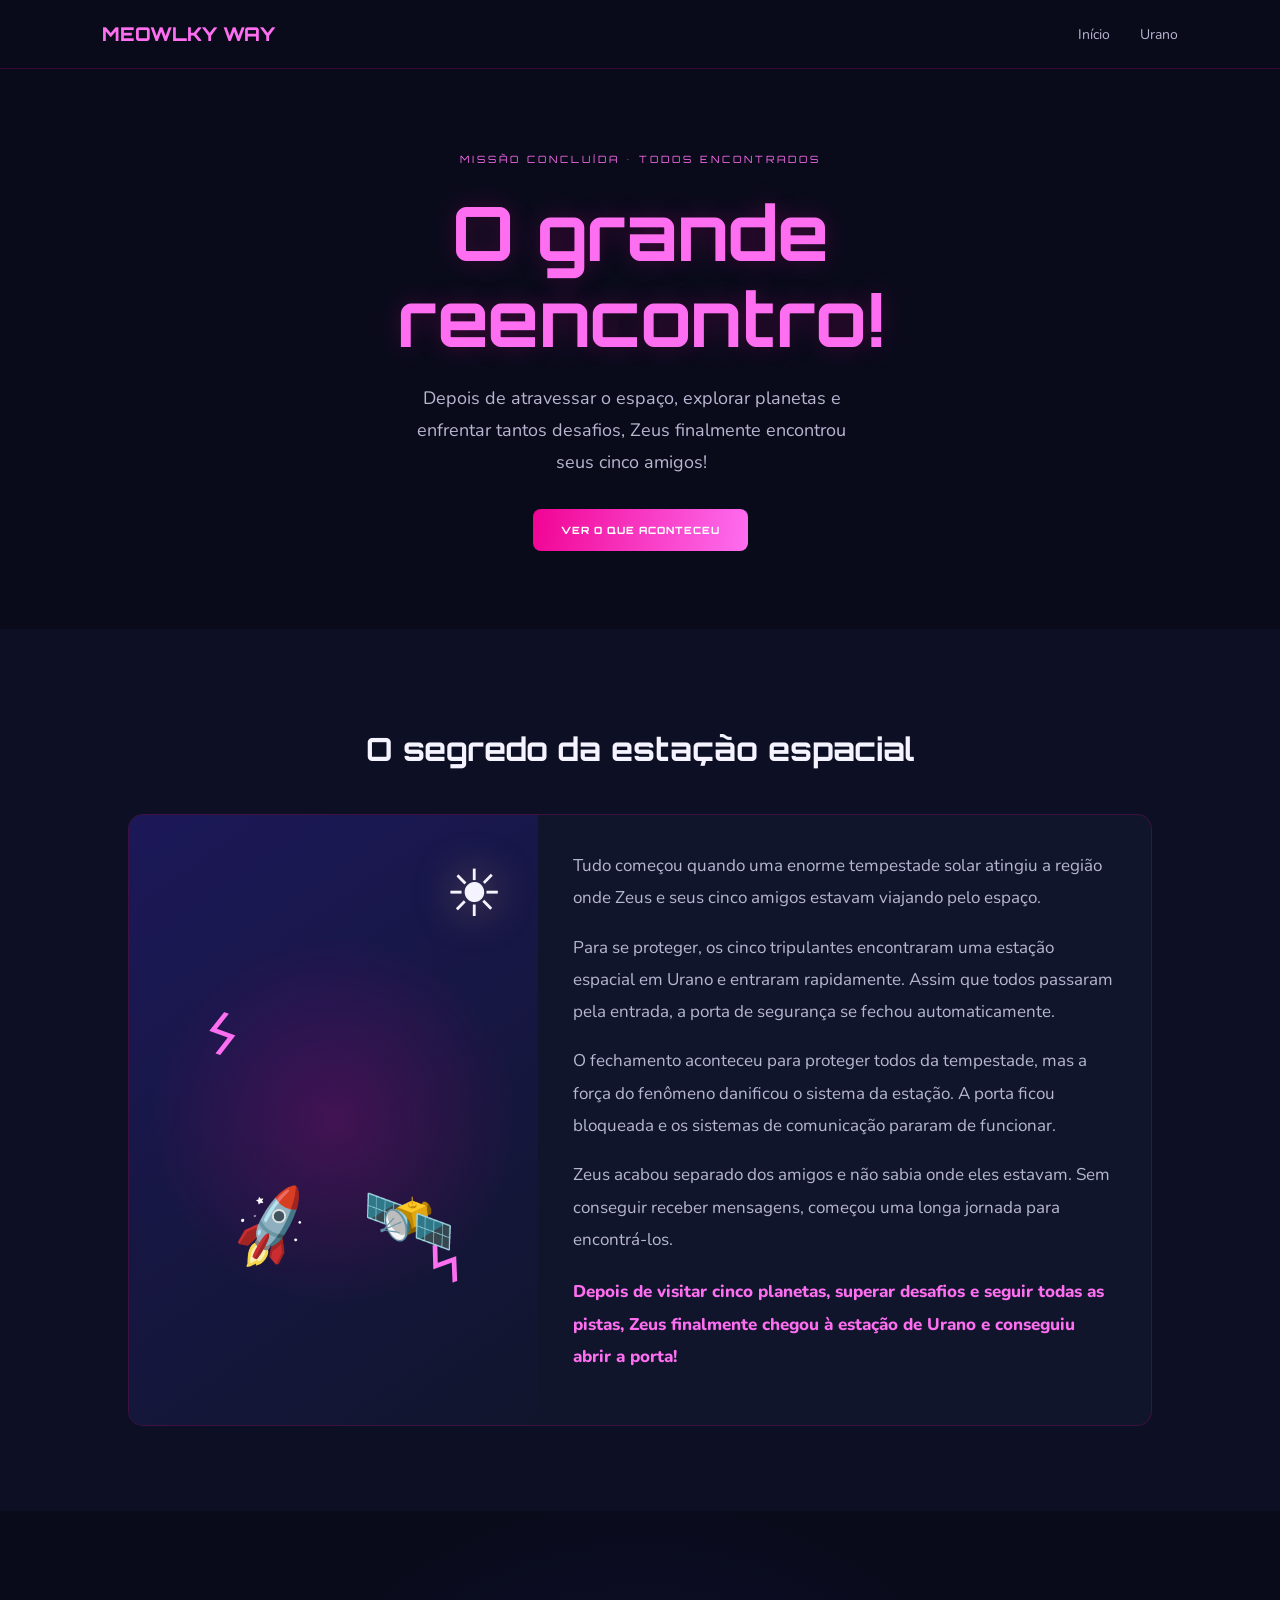
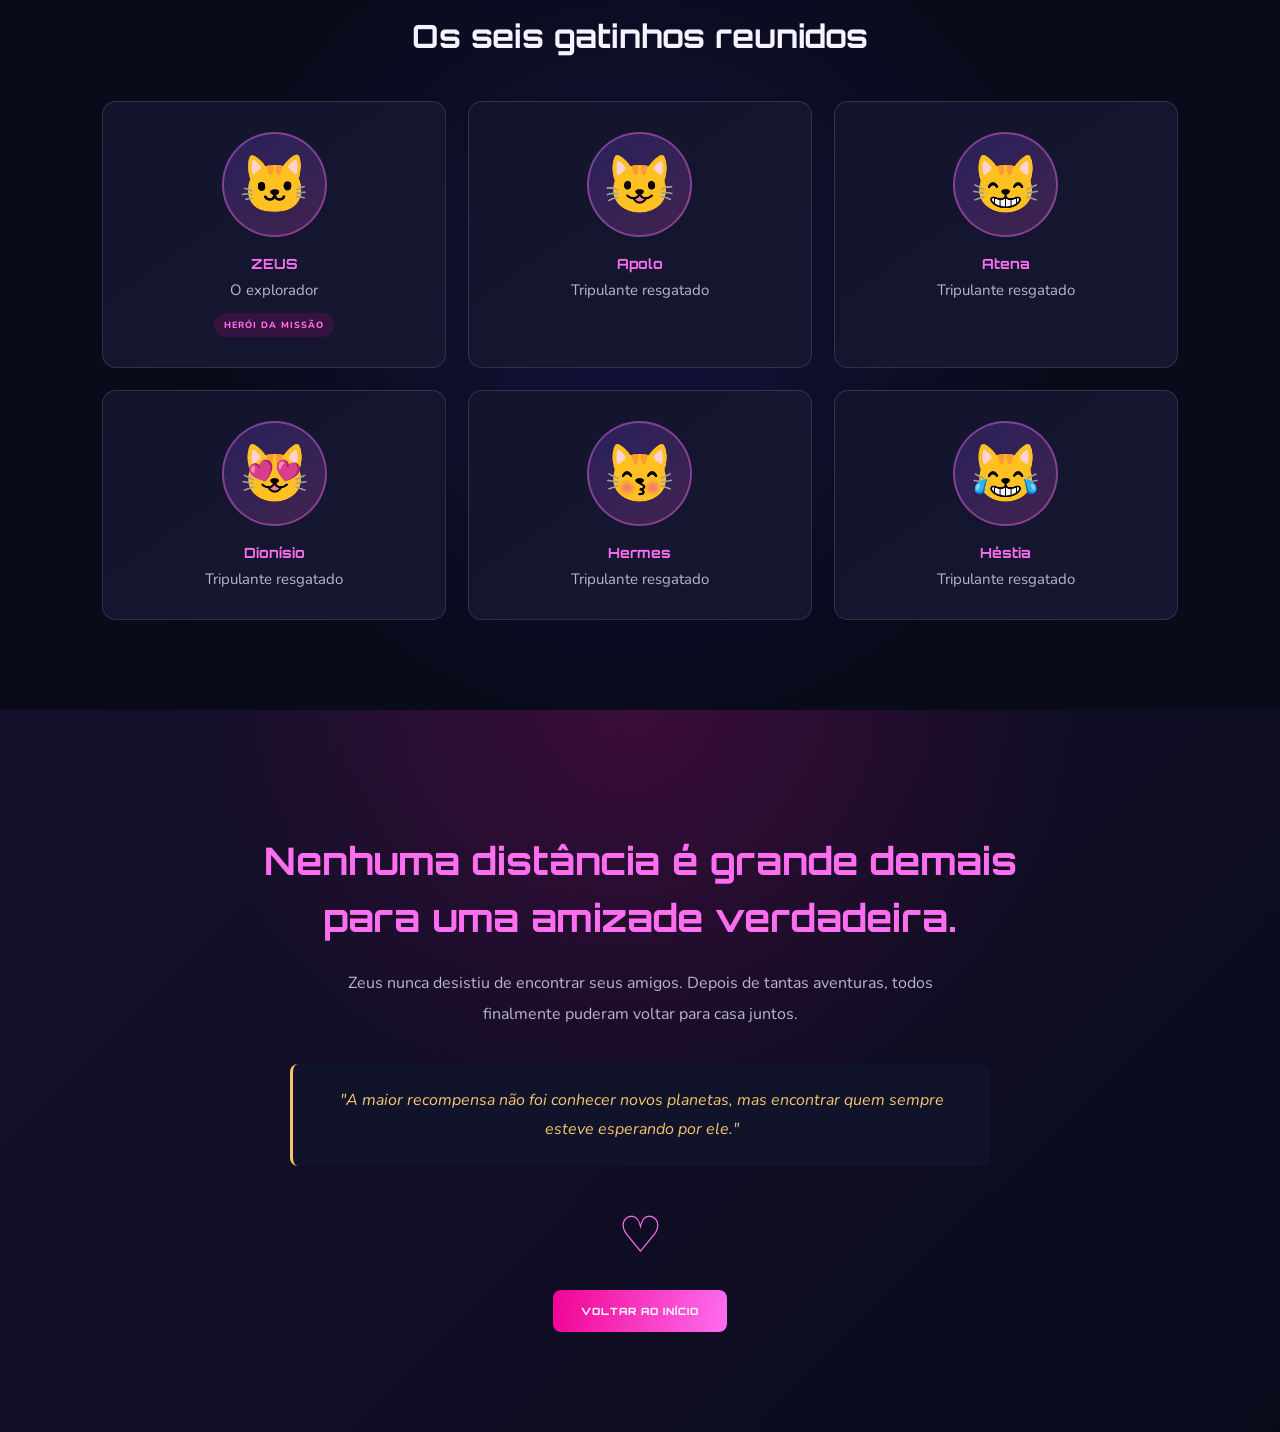
==== final.html @ c0a137b8 "Add files via upload" ====
<!DOCTYPE html>
<html lang="pt-BR">

<head>
    <meta charset="UTF-8">
    <meta name="viewport" content="width=device-width, initial-scale=1.0">

    <title>MEOWLKY WAY | O Grande Reencontro</title>

    <link rel="stylesheet" href="final.css">

    <link href="https://fonts.googleapis.com/css2?family=Nunito:wght@400;500;600;700;800;900&family=Orbitron:wght@500;600;700;800;900&display=swap" rel="stylesheet">
</head>

<body>

    <!-- CABEÇALHO -->

    <header>
        <a href="index.html" class="logo">MEOWLKY WAY</a>

        <nav>
            <a href="index.html">Início</a>
            <a href="uranus.html">Urano</a>
        </nav>
    </header>


    <!-- APRESENTAÇÃO -->

    <section class="hero">

        <div class="hero-texto">

            <span class="etiqueta">MISSÃO CONCLUÍDA • TODOS ENCONTRADOS</span>

            <h1>O grande<br>reencontro!</h1>

            <p>
                Depois de atravessar o espaço, explorar planetas
                e enfrentar tantos desafios, Zeus finalmente
                encontrou seus cinco amigos!
            </p>

            <a href="#historia" class="botao">VER O QUE ACONTECEU</a>

        </div>

    </section>


    <!-- HISTÓRIA -->

    <section class="historia" id="historia">

        <div class="titulo-secao">


            <h2>O segredo da estação espacial</h2>


        </div>

        <div class="historia-card">

            <div class="historia-ilustracao">

                <div class="sol">☀</div>
                <div class="raio raio1">ϟ</div>
                <div class="raio raio2">ϟ</div>
                <div class="nave">🚀</div>
                <div class="estacao">🛰️</div>

            </div>

            <div class="historia-texto">

                <p>
                    Tudo começou quando uma enorme tempestade solar
                    atingiu a região onde Zeus e seus cinco amigos
                    estavam viajando pelo espaço.
                </p>

                <p>
                    Para se proteger, os cinco tripulantes encontraram
                    uma estação espacial em Urano e entraram rapidamente.
                    Assim que todos passaram pela entrada, a porta de
                    segurança se fechou automaticamente.
                </p>

                <p>
                    O fechamento aconteceu para proteger todos da
                    tempestade, mas a força do fenômeno danificou
                    o sistema da estação. A porta ficou bloqueada
                    e os sistemas de comunicação pararam de funcionar.
                </p>

                <p>
                    Zeus acabou separado dos amigos e não sabia
                    onde eles estavam. Sem conseguir receber mensagens,
                    começou uma longa jornada para encontrá-los.
                </p>

                <p class="destaque">
                    Depois de visitar cinco planetas, superar desafios
                    e seguir todas as pistas, Zeus finalmente chegou
                    à estação de Urano e conseguiu abrir a porta!
                </p>

            </div>

        </div>

    </section>


    <!-- REENCONTRO -->

    <section class="reencontro">

        <div class="titulo-secao">
            <h2>Os seis gatinhos reunidos</h2>
        </div>

        <div class="grupo-gatos">

            <div class="gato-card">
                <div class="gato-avatar">🐱</div>
                <h3>ZEUS</h3>
                <p>O explorador</p>
                <span class="tag">HERÓI DA MISSÃO</span>
            </div>

            <div class="gato-card">
                <div class="gato-avatar">😺</div>
                <h3>Apolo</h3>
                <p>Tripulante resgatado</p>
            </div>

            <div class="gato-card">
                <div class="gato-avatar">😸</div>
                <h3>Atena</h3>
                <p>Tripulante resgatado</p>
            </div>

            <div class="gato-card">
                <div class="gato-avatar">😻</div>
                <h3>Dionísio</h3>
                <p>Tripulante resgatado</p>
            </div>

            <div class="gato-card">
                <div class="gato-avatar">😽</div>
                <h3>Hermes</h3>
                <p>Tripulante resgatado</p>
            </div>

            <div class="gato-card">
                <div class="gato-avatar">😹</div>
                <h3>Héstia</h3>
                <p>Tripulante resgatado</p>
            </div>

        </div>

    </section>


    <!-- FINAL -->

    <section class="final">
 
        <h2>Nenhuma distância é grande demais para uma amizade verdadeira.</h2>

        <p>
            Zeus nunca desistiu de encontrar seus amigos.
            Depois de tantas aventuras, todos finalmente
            puderam voltar para casa juntos.
        </p>

        <div class="frase-final">
            "A maior recompensa não foi conhecer novos planetas,
            mas encontrar quem sempre esteve esperando por ele."
        </div>

        <div class="coracao">♡</div>

        <a href="index.html" class="botao">VOLTAR AO INÍCIO</a>

    </section>




</body>
</html>
---- final.css ----
* {
    margin: 0;
    padding: 0;
    box-sizing: border-box;
}

:root {
    --fundo: #090B1B;
    --fundo-card: #11152C;
    --roxo: #1C1859;
    --rosa: #F10393;
    --rosa-claro: #FE6EF0;
    --azul: #62C5D8;
    --dourado: #F6C56B;
    --texto: #F5F3FF;
    --texto-secundario: #B8B6D0;
}

html {
    scroll-behavior: smooth;
}

body {
    background: var(--fundo);
    color: var(--texto);
    font-family: 'Nunito', sans-serif;
}

/* CABEÇALHO */

header {
    padding: 22px 8%;
    display: flex;
    align-items: center;
    justify-content: space-between;
    background: #090B1B;
    border-bottom: 1px solid rgba(241, 3, 147, 0.2);
}

.logo {
    color: var(--rosa-claro);
    font-family: 'Orbitron', sans-serif;
    font-size: 19px;
    font-weight: 800;
    text-decoration: none;
}

nav {
    display: flex;
    gap: 30px;
}

nav a {
    color: var(--texto-secundario);
    font-size: 14px;
    text-decoration: none;
    transition: 0.3s;
}



/* BOTÕES */

.botao {
    display: inline-block;
    padding: 15px 28px;
    border-radius: 8px;
    background: linear-gradient(100deg, #F10393, #FE6EF0);
    color: white;
    font-family: 'Orbitron', sans-serif;
    font-size: 10px;
    font-weight: 800;
    letter-spacing: 1px;
    text-decoration: none;
    transition: 0.3s;
}



/* HERO */

.hero {
    min-height: 560px;
    display: flex;
    align-items: center;
    justify-content: center;
    text-align: center;
    padding-top: 50px;
    padding-bottom: 50px;
}

.hero-content {
    max-width: 850px;
    width: 100%;
    margin: auto;
}

.hero-description {
    max-width: 650px;
    margin: 20px auto 0;
    color: var(--texto);
    font-size: 18px;
    line-height: 1.8;
}

.hero-buttons {
    display: flex;
    justify-content: center;
    margin-top: 30px;
}

.etiqueta,
.titulo-secao span {
    color: var(--rosa-claro);
    font-family: 'Orbitron', sans-serif;
    font-size: 10px;
    letter-spacing: 3px;
}

.hero h1 {
    margin: 20px 0;
    color: #FE6EF0;
    font-family: 'Orbitron', sans-serif;
    font-size: clamp(45px, 7vw, 75px);
    line-height: 1.15;
    text-shadow: 0 0 25px rgba(241, 3, 147, 0.25);
}

.hero p {
    max-width: 470px;
    margin-bottom: 30px;
    color: var(--texto-secundario);
    font-size: 18px;
    line-height: 1.8;
}

/* PLANETA E ESPAÇO */

.hero-espaco {
    width: 350px;
    height: 350px;
    flex-shrink: 0;
    position: relative;
    display: flex;
    align-items: center;
    justify-content: center;
}

.planeta {
    width: 190px;
    height: 190px;
    border-radius: 50%;
    background: linear-gradient(145deg, #F10393, #7B42B5 55%, #25205D);
    box-shadow:
        inset -25px -20px 35px #160E3B,
        0 0 50px rgba(241, 3, 147, 0.25);
}

.orbita {
    position: absolute;
    width: 320px;
    height: 115px;
    border: 2px solid rgba(254, 110, 240, 0.6);
    border-radius: 50%;
    transform: rotate(-25deg);
}

.gato-espacial {
    position: absolute;
    font-size: 90px;
    z-index: 2;
    filter: drop-shadow(0 0 15px rgba(255, 255, 255, 0.2));
}

.estrela {
    position: absolute;
    color: var(--dourado);
    font-size: 25px;
    animation: brilhar 2s infinite alternate;
}

.estrela1 { top: 15%; left: 10%; }
.estrela2 { top: 20%; right: 5%; }
.estrela3 { bottom: 15%; left: 12%; }
.estrela4 { bottom: 10%; right: 15%; }
.estrela5 { top: 50%; right: 0; }

/* SEÇÕES */

.titulo-secao {
    margin-bottom: 45px;
    text-align: center;
}

.titulo-secao h2 {
    margin: 15px 0;
    color: var(--texto);
    font-family: 'Orbitron', sans-serif;
    font-size: clamp(23px, 4vw, 32px);
}

.titulo-secao p {
    color: var(--texto-secundario);
    line-height: 1.7;
}

/* HISTÓRIA */

.historia {
    padding: 85px 10%;
    background: #0D1024;
}

.historia-card {
    max-width: 1050px;
    margin: auto;
    display: grid;
    grid-template-columns: 0.8fr 1.2fr;
    overflow: hidden;
    border: 1px solid rgba(241, 3, 147, 0.2);
    border-radius: 15px;
    background: var(--fundo-card);
}

.historia-ilustracao {
    min-height: 390px;
    position: relative;
    display: flex;
    align-items: center;
    justify-content: center;
    overflow: hidden;
    background:
        radial-gradient(circle, rgba(241, 3, 147, 0.2), transparent 50%),
        linear-gradient(145deg, #1C1859, #11152C);
}

.sol {
    position: absolute;
    top: 35px;
    right: 35px;
    font-size: 65px;
    filter: drop-shadow(0 0 20px rgba(246, 197, 107, 0.5));
}

.raio {
    position: absolute;
    color: var(--rosa-claro);
    font-size: 55px;
}

.raio1 {
    top: 30%;
    left: 18%;
    transform: rotate(20deg);
}

.raio2 {
    right: 18%;
    bottom: 20%;
    transform: rotate(-20deg);
}

.nave {
    position: absolute;
    bottom: 25%;
    left: 25%;
    font-size: 65px;
    transform: rotate(-15deg);
}

.estacao {
    position: absolute;
    right: 20%;
    bottom: 25%;
    font-size: 75px;
}

.historia-texto {
    padding: 35px;
}

.historia-texto p {
    margin-bottom: 17px;
    color: var(--texto-secundario);
    font-size: 17px;
    line-height: 1.9;
}

.historia-texto .destaque {
    margin-top: 20px;
    color: var(--rosa-claro);
    font-weight: 800;
}

/* REENCONTRO */

.reencontro {
    padding: 90px 8%;
    background:
        radial-gradient(circle at 50% 50%, rgba(28, 24, 89, 0.5), transparent 55%),
        var(--fundo);
}

.grupo-gatos {
    max-width: 1100px;
    margin: auto;
    display: grid;
    grid-template-columns: repeat(3, 1fr);
    gap: 22px;
}

.gato-card {
    padding: 30px 20px;
    border: 1px solid rgba(165, 232, 242, 0.15);
    border-radius: 14px;
    background: linear-gradient(145deg, #11152C, #171631);
    text-align: center;
    transition: 0.3s;
}



.gato-avatar {
    width: 105px;
    height: 105px;
    margin: 0 auto 18px;
    display: flex;
    align-items: center;
    justify-content: center;
    border: 2px solid rgba(254, 110, 240, 0.4);
    border-radius: 50%;
    background: linear-gradient(145deg, #29215B, #40234F);
    font-size: 57px;
}

.gato-card h3 {
    color: var(--rosa-claro);
    font-family: 'Orbitron', sans-serif;
    font-size: 14px;
}

.gato-card p {
    margin-top: 8px;
    color: var(--texto-secundario);
    font-size: 15px;
}

.tag {
    display: inline-block;
    margin-top: 13px;
    padding: 6px 10px;
    border-radius: 20px;
    background: rgba(241, 3, 147, 0.15);
    color: var(--rosa-claro);
    font-size: 9px;
    font-weight: 800;
    letter-spacing: 1px;
}

.mensagem-reencontro {
    max-width: 750px;
    margin: 45px auto 0;
    padding: 25px;
    border: 1px solid rgba(241, 3, 147, 0.2);
    border-radius: 12px;
    background: rgba(28, 24, 89, 0.35);
    color: var(--rosa-claro);
    font-family: 'Orbitron', sans-serif;
    font-size: 13px;
    line-height: 1.8;
    text-align: center;
}

.mensagem-reencontro span {
    display: block;
    margin-bottom: 10px;
    color: var(--rosa);
    font-size: 35px;
}

.mensagem-reencontro small {
    display: block;
    margin-top: 12px;
    color: var(--texto-secundario);
    font-family: 'Nunito', sans-serif;
    font-size: 12px;
}

/* FINAL */

.final {
    padding: 100px 10%;
    text-align: center;
    background:
        radial-gradient(circle at 50% 0%, rgba(241, 3, 147, 0.18), transparent 45%),
        linear-gradient(135deg, #17102D, #090B1B);
}

.final h2 {
    max-width: 800px;
    margin: 22px auto;
    color: var(--rosa-claro);
    font-family: 'Orbitron', sans-serif;
    font-size: clamp(25px, 4vw, 38px);
    line-height: 1.5;
}

.final p {
    max-width: 650px;
    margin: 0 auto 25px;
    color: var(--texto-secundario);
    line-height: 1.9;
}

.frase-final {
    max-width: 700px;
    margin: 35px auto;
    padding: 22px;
    border-left: 3px solid var(--dourado);
    border-radius: 8px;
    background: rgba(17, 21, 44, 0.8);
    color: var(--dourado);
    font-style: italic;
    line-height: 1.8;
}

.coracao {
    margin-bottom: 20px;
    color: var(--rosa-claro);
    font-size: 50px;
}

/* RODAPÉ */

footer {
    padding: 30px 15px;
    border-top: 1px solid rgba(241, 3, 147, 0.15);
    background: #070916;
    text-align: center;
}

footer p {
    margin-bottom: 10px;
    color: var(--rosa-claro);
    font-family: 'Orbitron', sans-serif;
    font-size: 13px;
}

footer span {
    color: var(--texto-secundario);
    font-size: 12px;
}

/* ANIMAÇÃO */

@keyframes brilhar {
    from {
        opacity: 0.5;
        transform: scale(0.9);
    }

    to {
        opacity: 1;
        transform: scale(1.2);
    }
}

/* RESPONSIVIDADE */

@media (max-width: 850px) {

    .hero {
        flex-direction: column;
        text-align: center;
    }

    .hero-espaco {
        transform: scale(0.85);
        margin: -15px 0;
    }

    .historia-card {
        grid-template-columns: 1fr;
    }

    .historia-ilustracao {
        min-height: 280px;
    }

    .grupo-gatos {
        grid-template-columns: repeat(2, 1fr);
    }
}

@media (max-width: 550px) {

    header {
        flex-direction: column;
        gap: 18px;
    }

    nav {
        gap: 20px;
    }

    .hero {
        padding: 65px 7%;
    }

    .hero-espaco {
        transform: scale(0.75);
        margin: -35px 0;
    }

    .historia,
    .reencontro,
    .final {
        padding: 65px 6%;
    }

    .historia-texto {
        padding: 25px;
    }

    .grupo-gatos {
        grid-template-columns: 1fr 1fr;
        gap: 12px;
    }

    .gato-card {
        padding: 22px 10px;
    }

    .gato-avatar {
        width: 80px;
        height: 80px;
        font-size: 43px;
    }

    .mensagem-reencontro {
        font-size: 11px;
    }
}
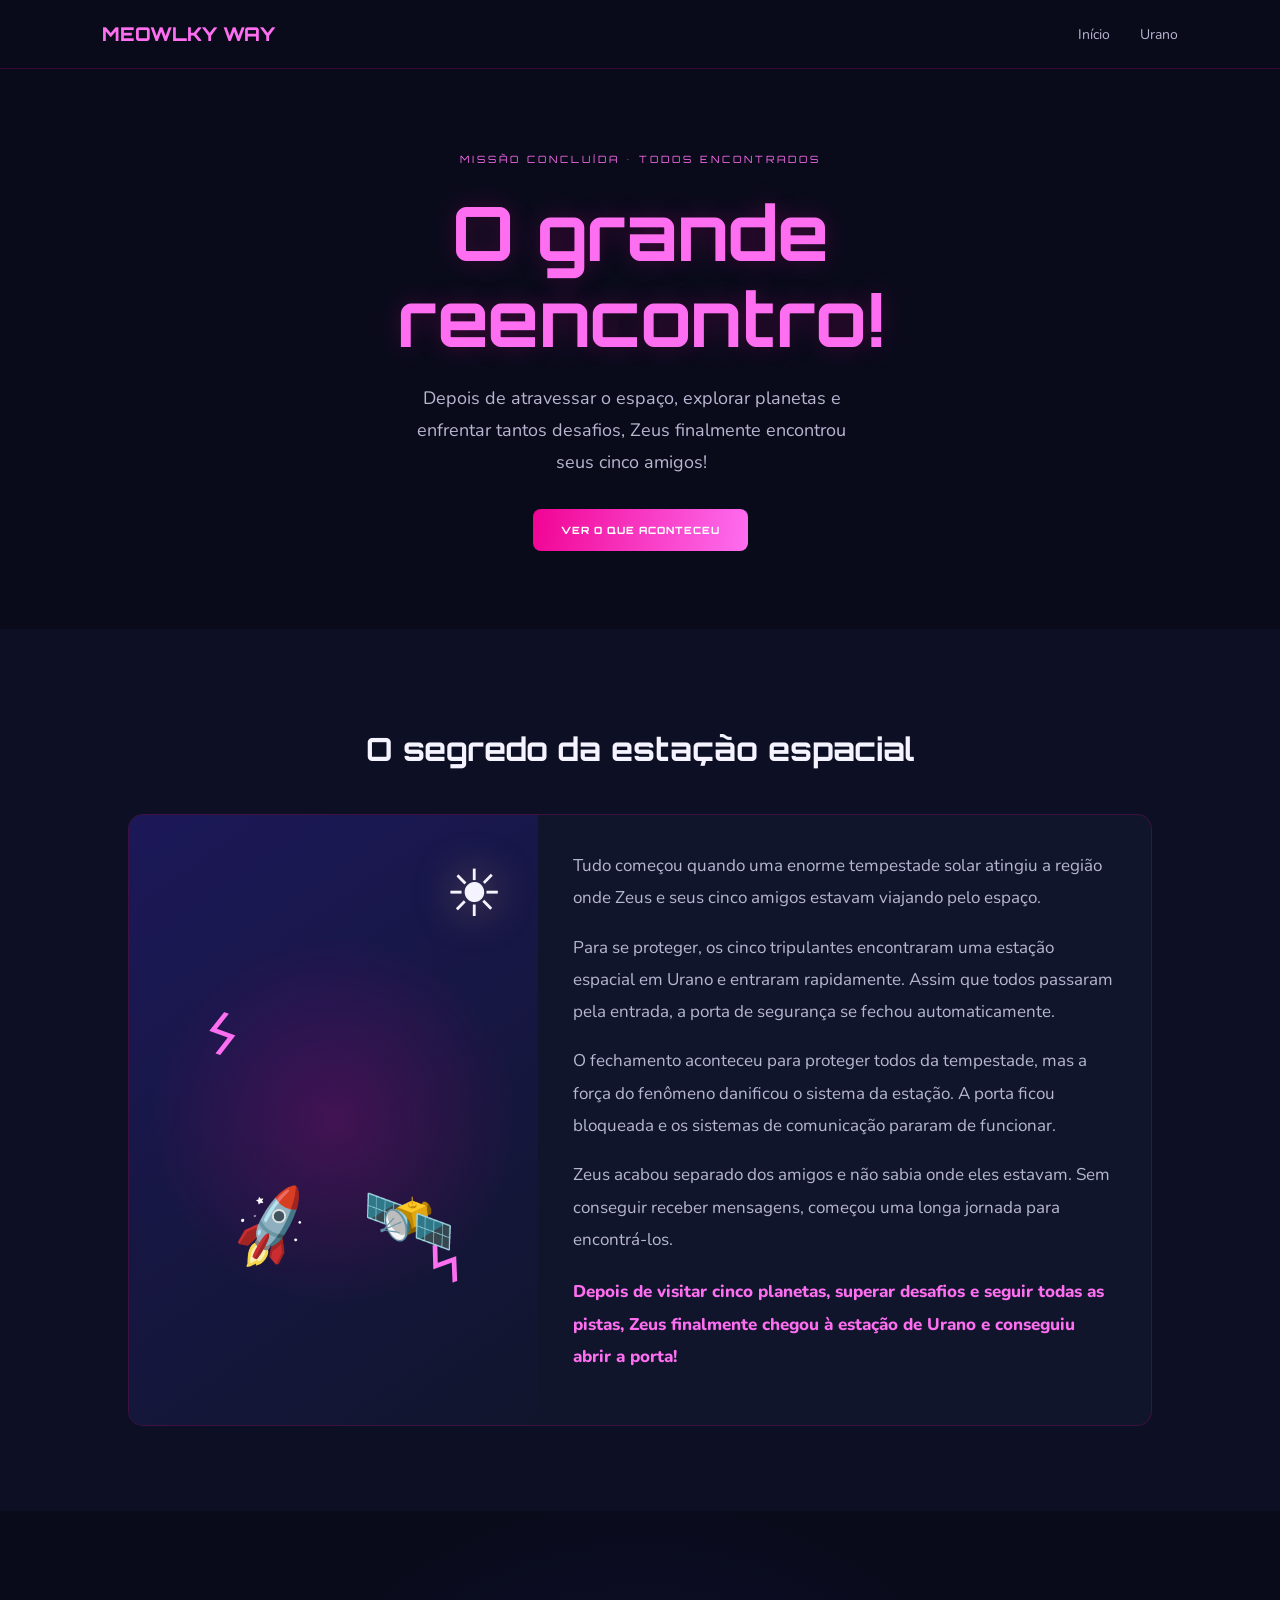
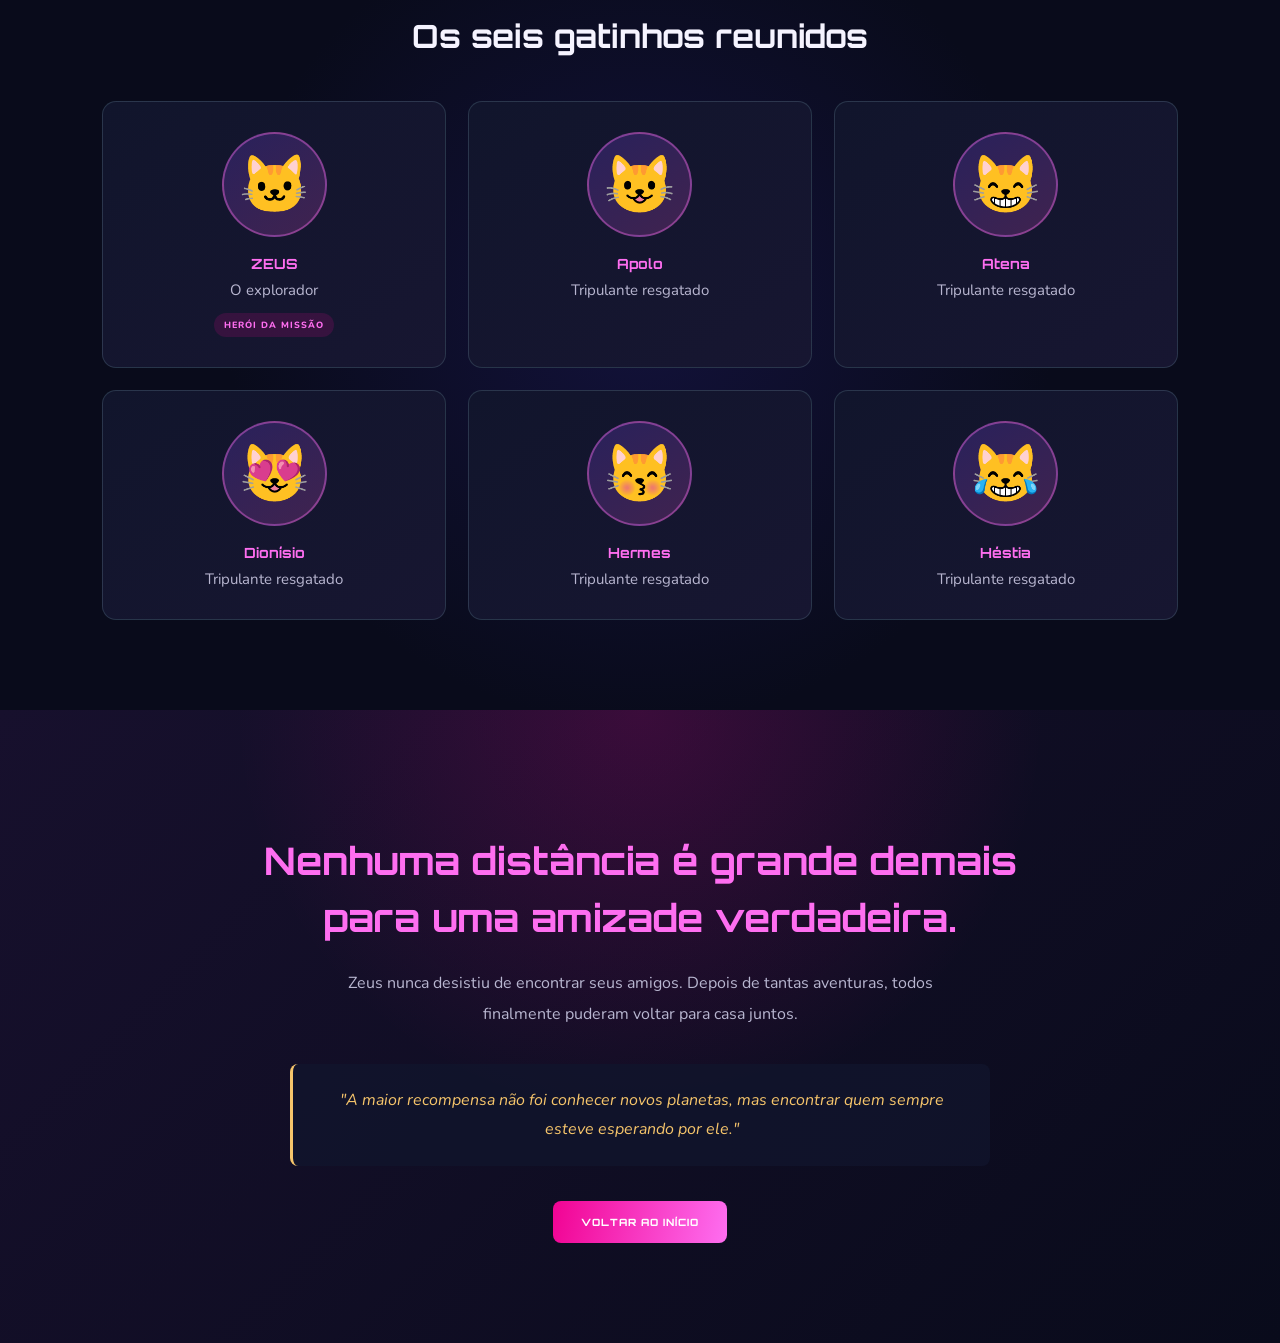
==== commit e79c9526: "Update final.html" ====
--- a/final.html
+++ b/final.html
@@ -184,8 +184,6 @@
             mas encontrar quem sempre esteve esperando por ele."
         </div>
 
-        <div class="coracao">♡</div>
-
         <a href="index.html" class="botao">VOLTAR AO INÍCIO</a>
 
     </section>
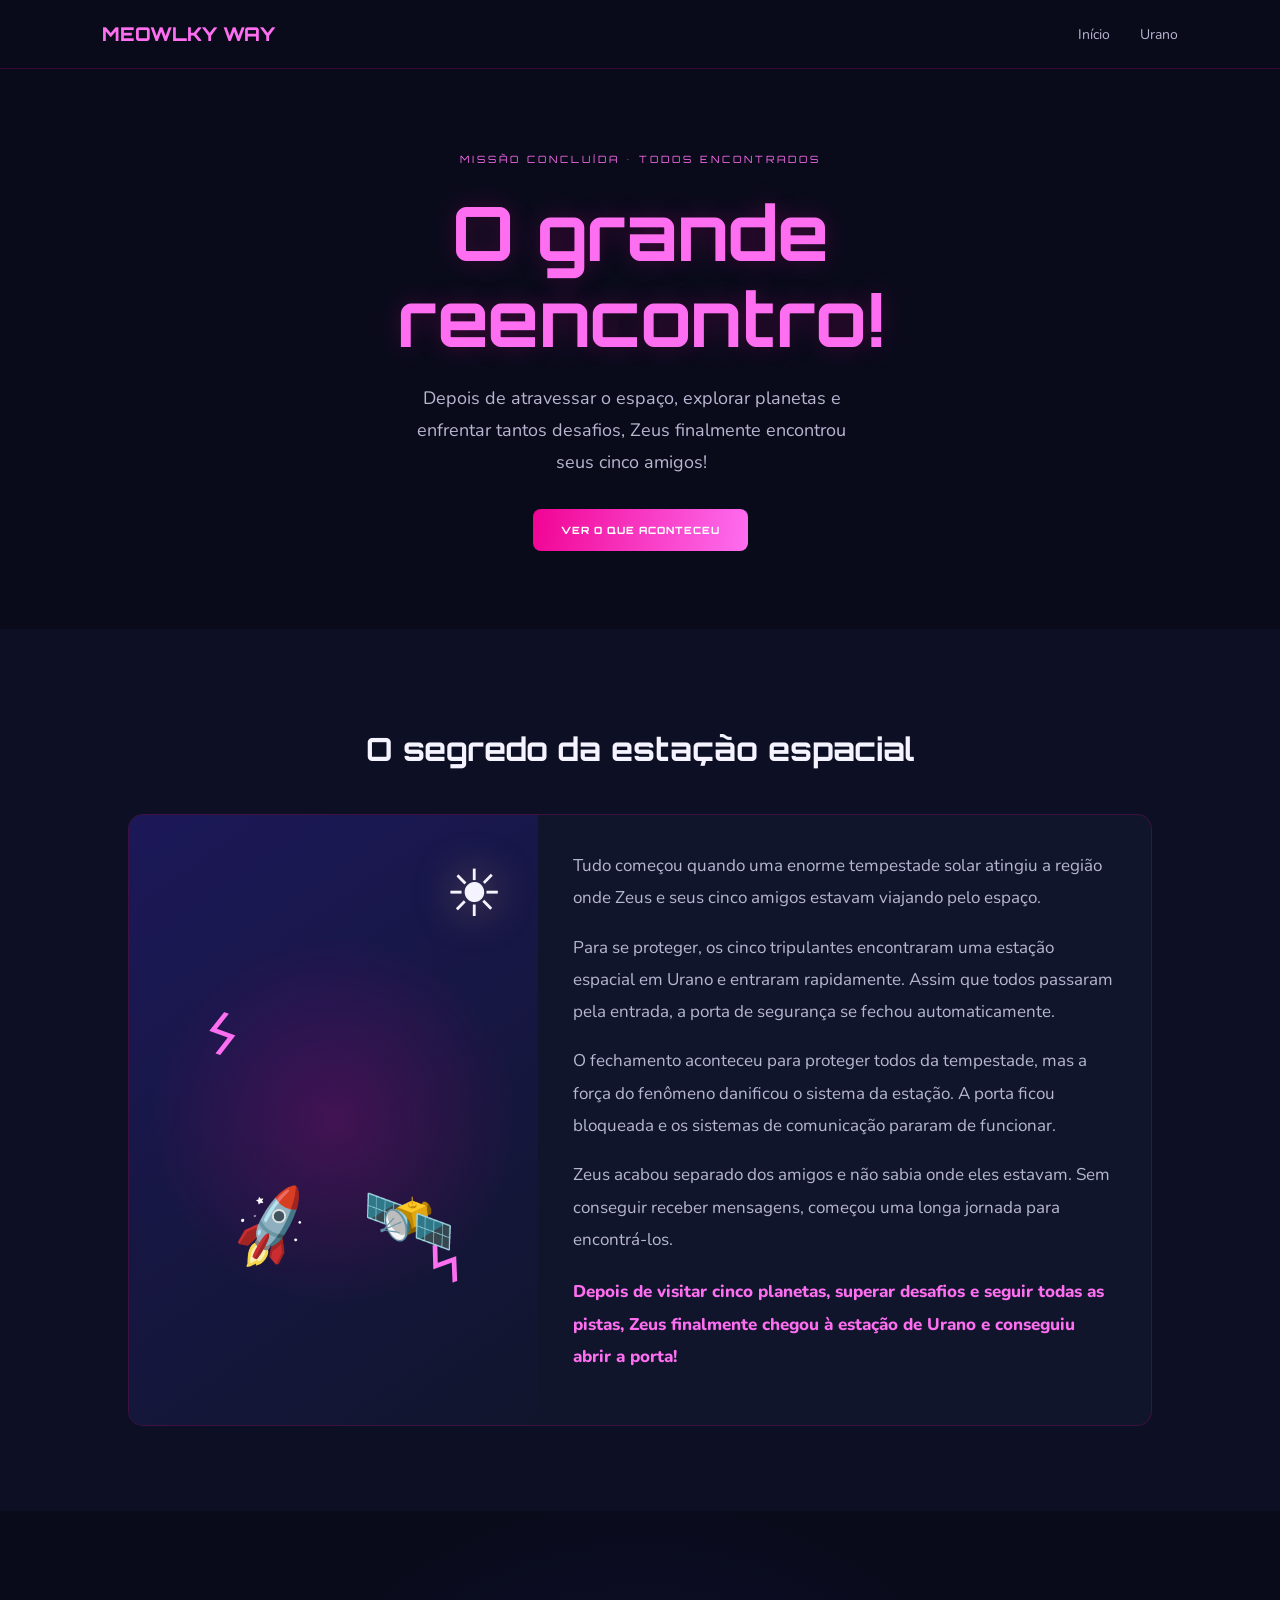
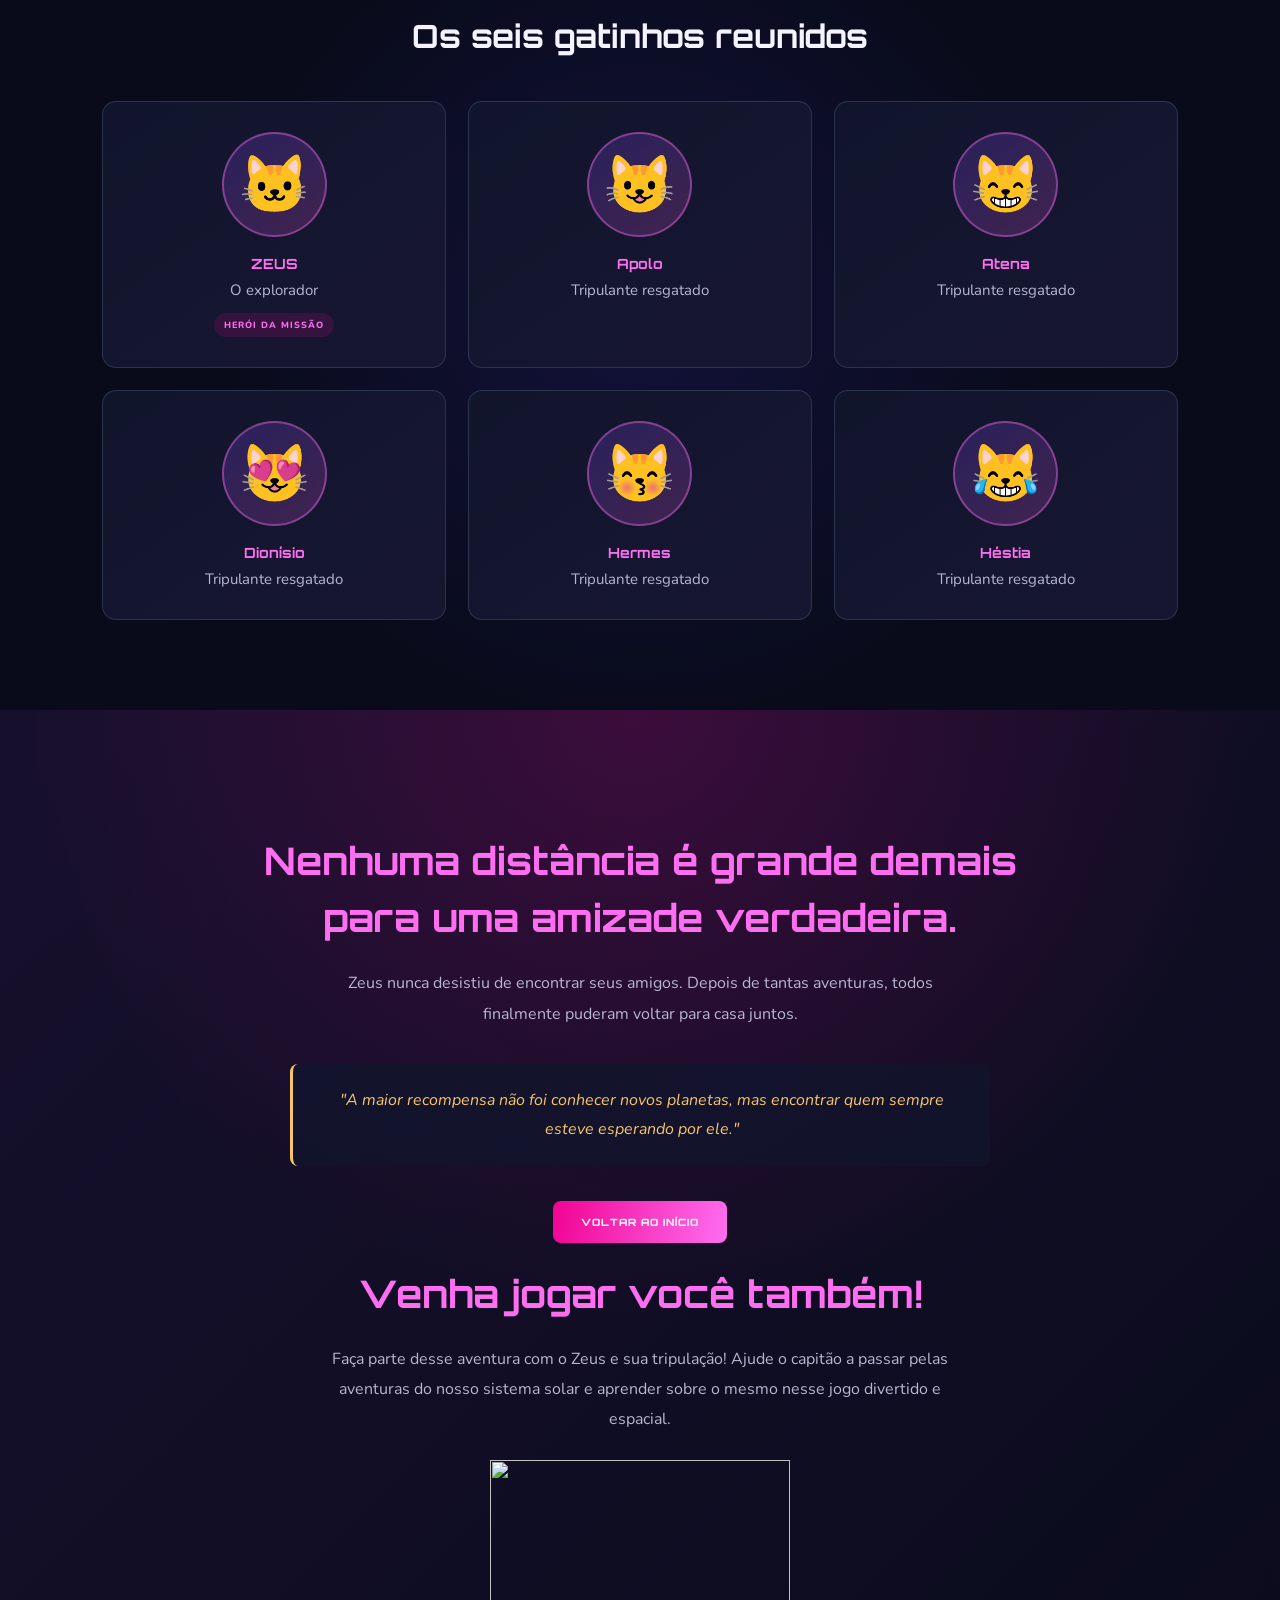
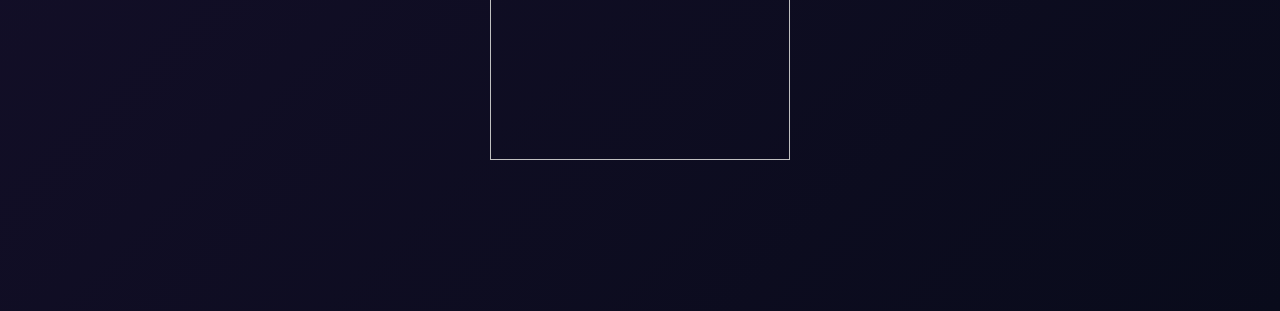
==== commit 121ac3c8: "Update final.html" ====
--- a/final.html
+++ b/final.html
@@ -185,9 +185,16 @@
         </div>
 
         <a href="index.html" class="botao">VOLTAR AO INÍCIO</a>
-
-    </section>
-
+        <div class="qr">
+
+        <div class="titulo-secao">
+            <h2>Venha jogar você também!</h2>
+            <p>Faça parte desse aventura com o Zeus e sua tripulação! Ajude o capitão a passar pelas aventuras do nosso sistema solar e aprender sobre o mesmo nesse jogo divertido e espacial. </p>
+            <center><img src="wFiALm.png" width="300" height="300"></center>
+        </div>
+
+        </div>
+    </section>
 
 
 
--- a/final.css
+++ b/final.css
@@ -425,11 +425,6 @@
     line-height: 1.8;
 }
 
-.coracao {
-    margin-bottom: 20px;
-    color: var(--rosa-claro);
-    font-size: 50px;
-}
 
 /* RODAPÉ */
 
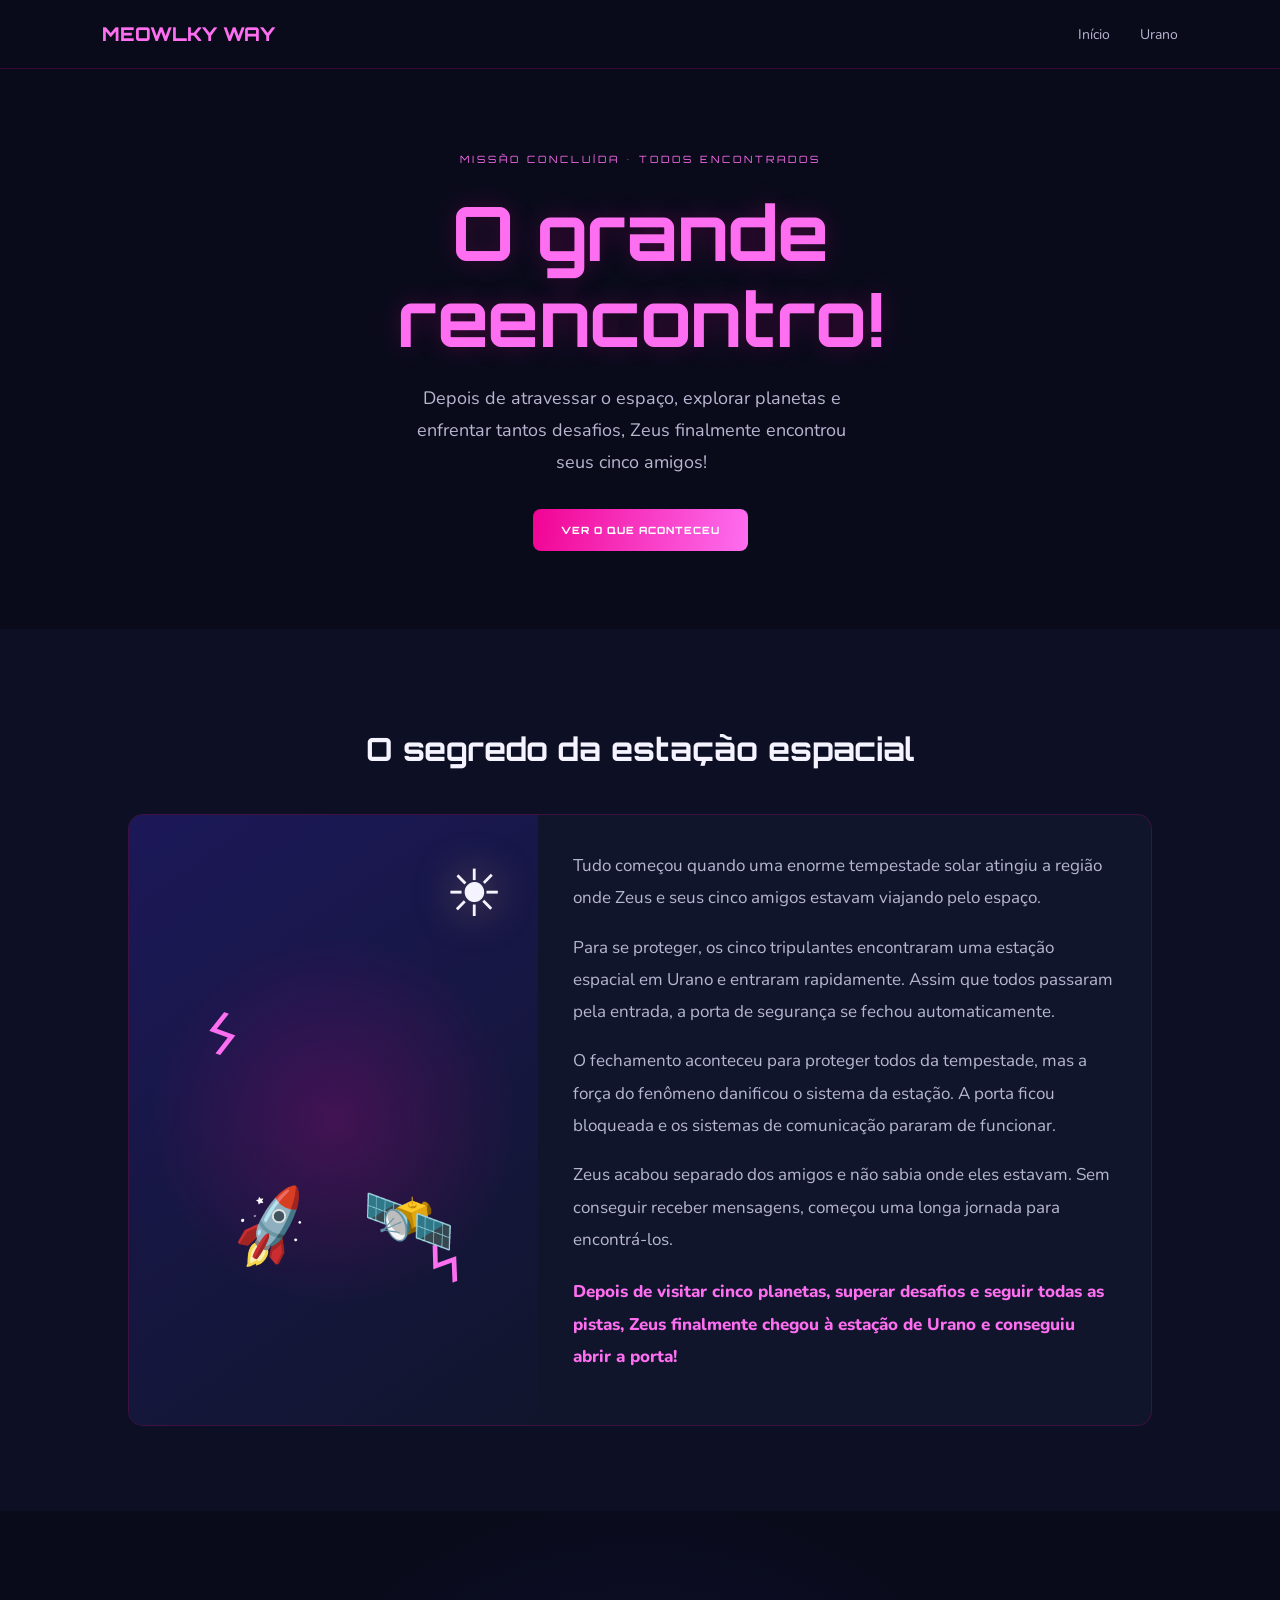
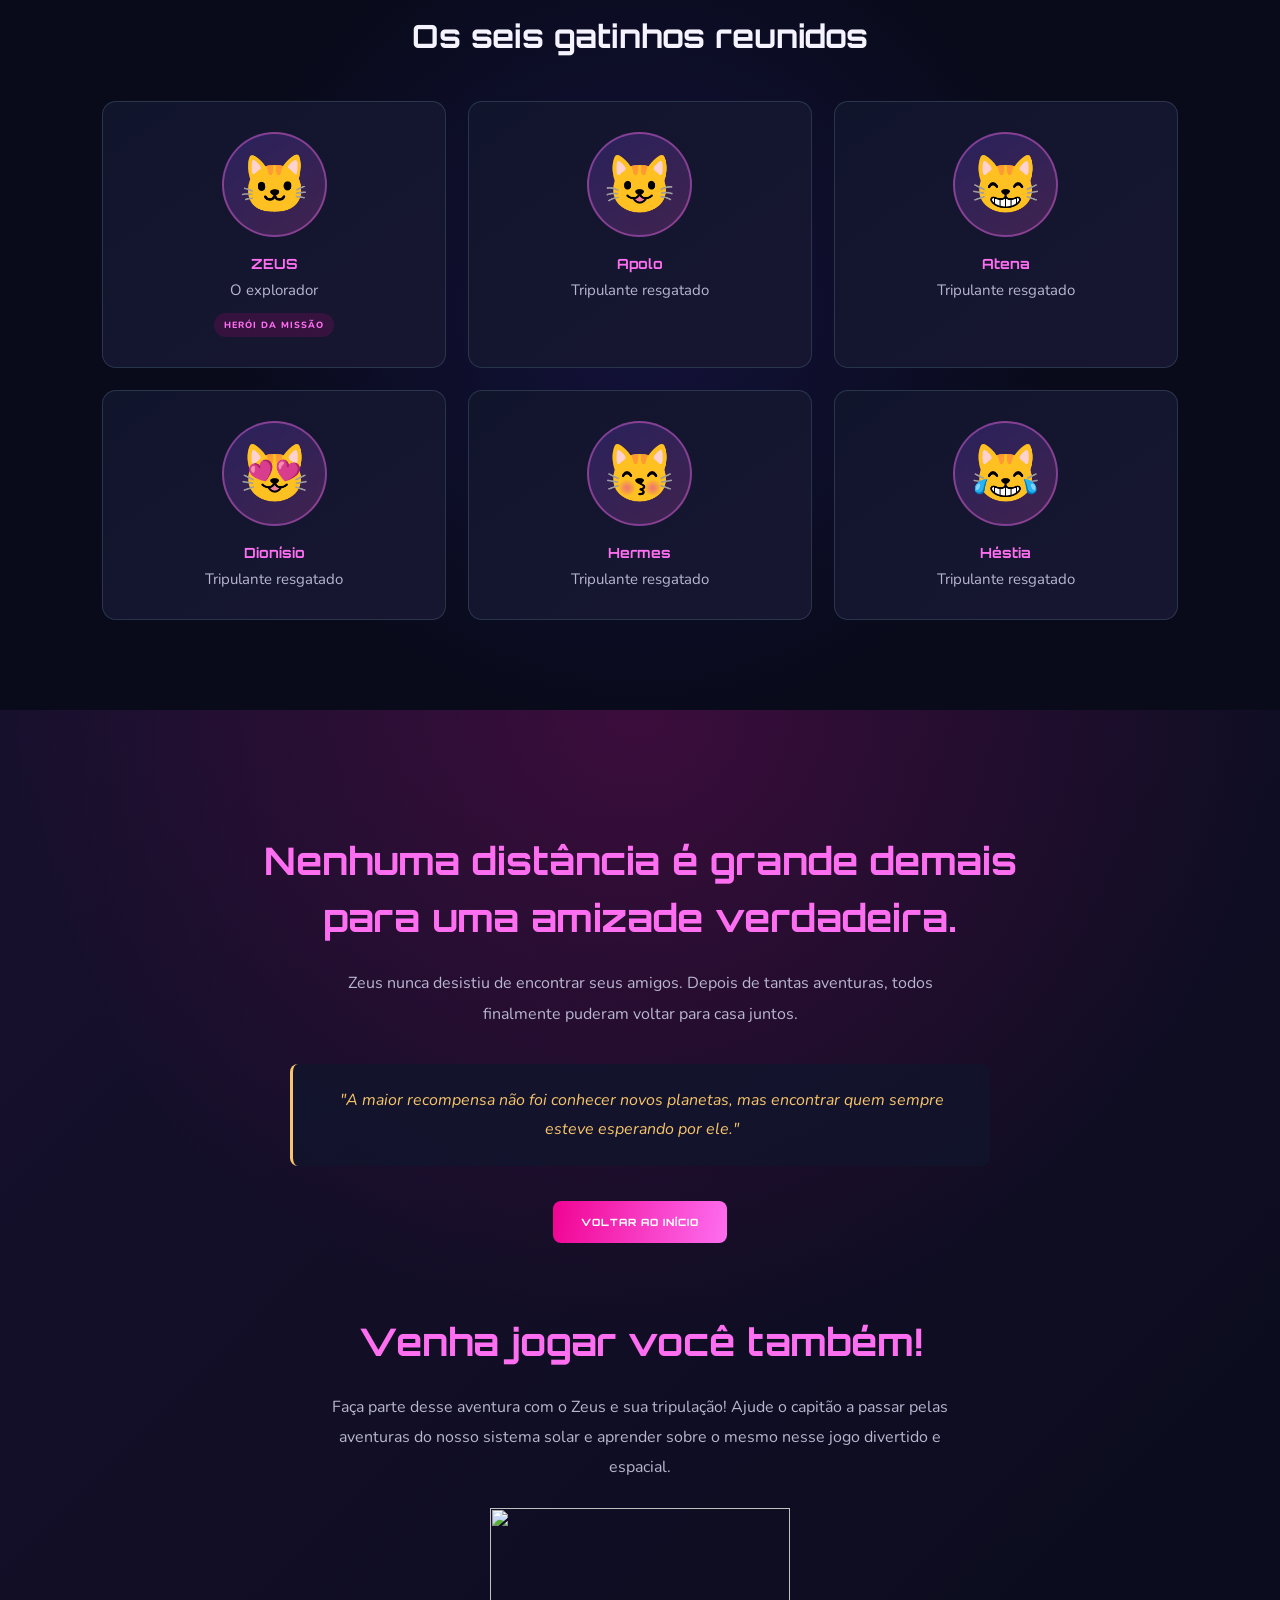
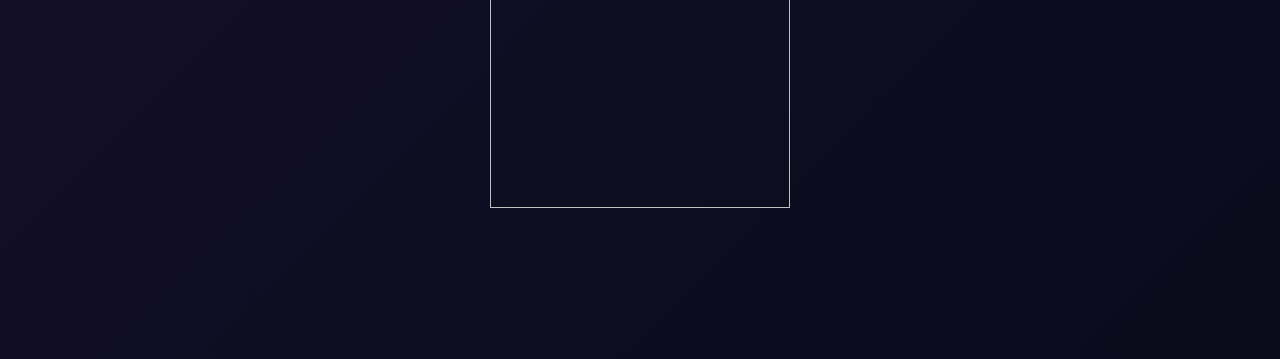
==== commit 8703ee0f: "Update final.html" ====
--- a/final.html
+++ b/final.html
@@ -190,7 +190,7 @@
         <div class="titulo-secao">
             <h2>Venha jogar você também!</h2>
             <p>Faça parte desse aventura com o Zeus e sua tripulação! Ajude o capitão a passar pelas aventuras do nosso sistema solar e aprender sobre o mesmo nesse jogo divertido e espacial. </p>
-            <center><img src="wFiALm.png" width="300" height="300"></center>
+            <center><img src="yMub4U.png" width="300" height="300"></center>
         </div>
 
         </div>
--- a/final.css
+++ b/final.css
@@ -537,3 +537,8 @@
         font-size: 11px;
     }
 }
+
+
+.qr{
+    margin-top: 70px;
+}
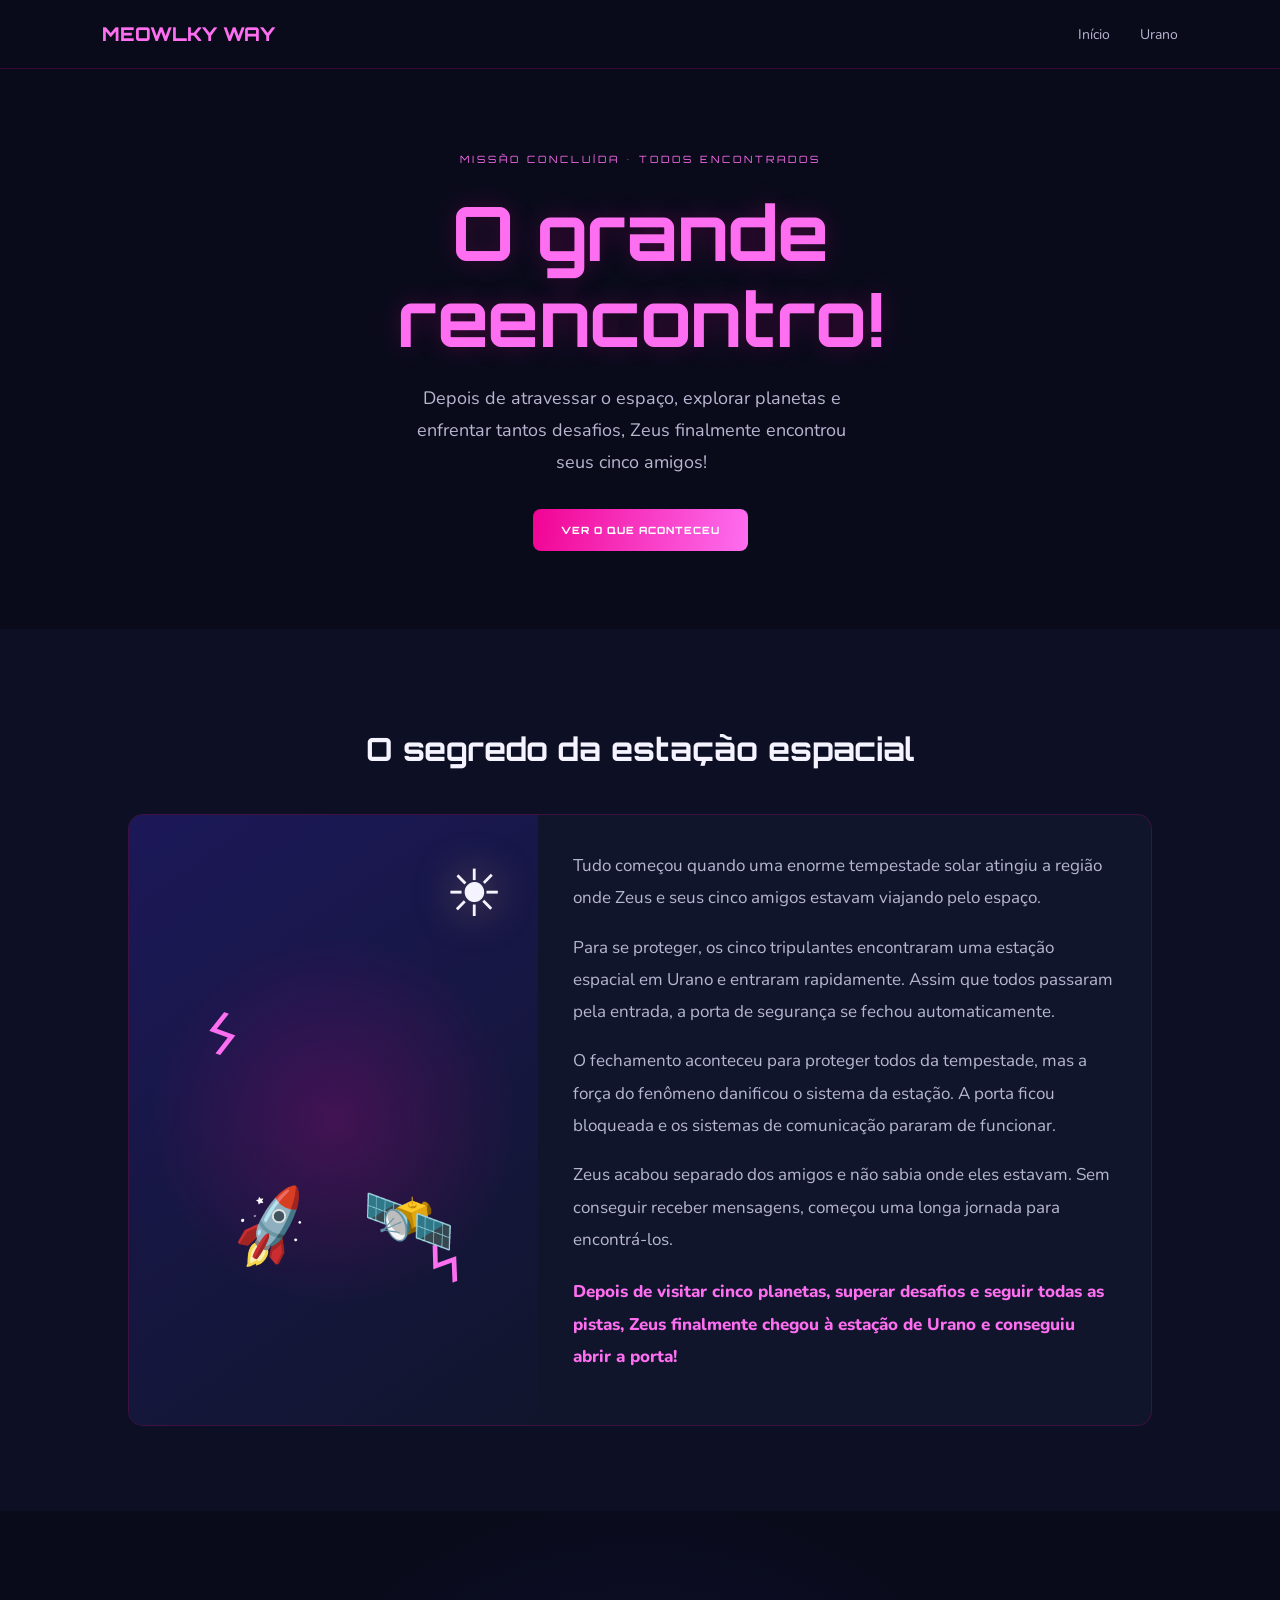
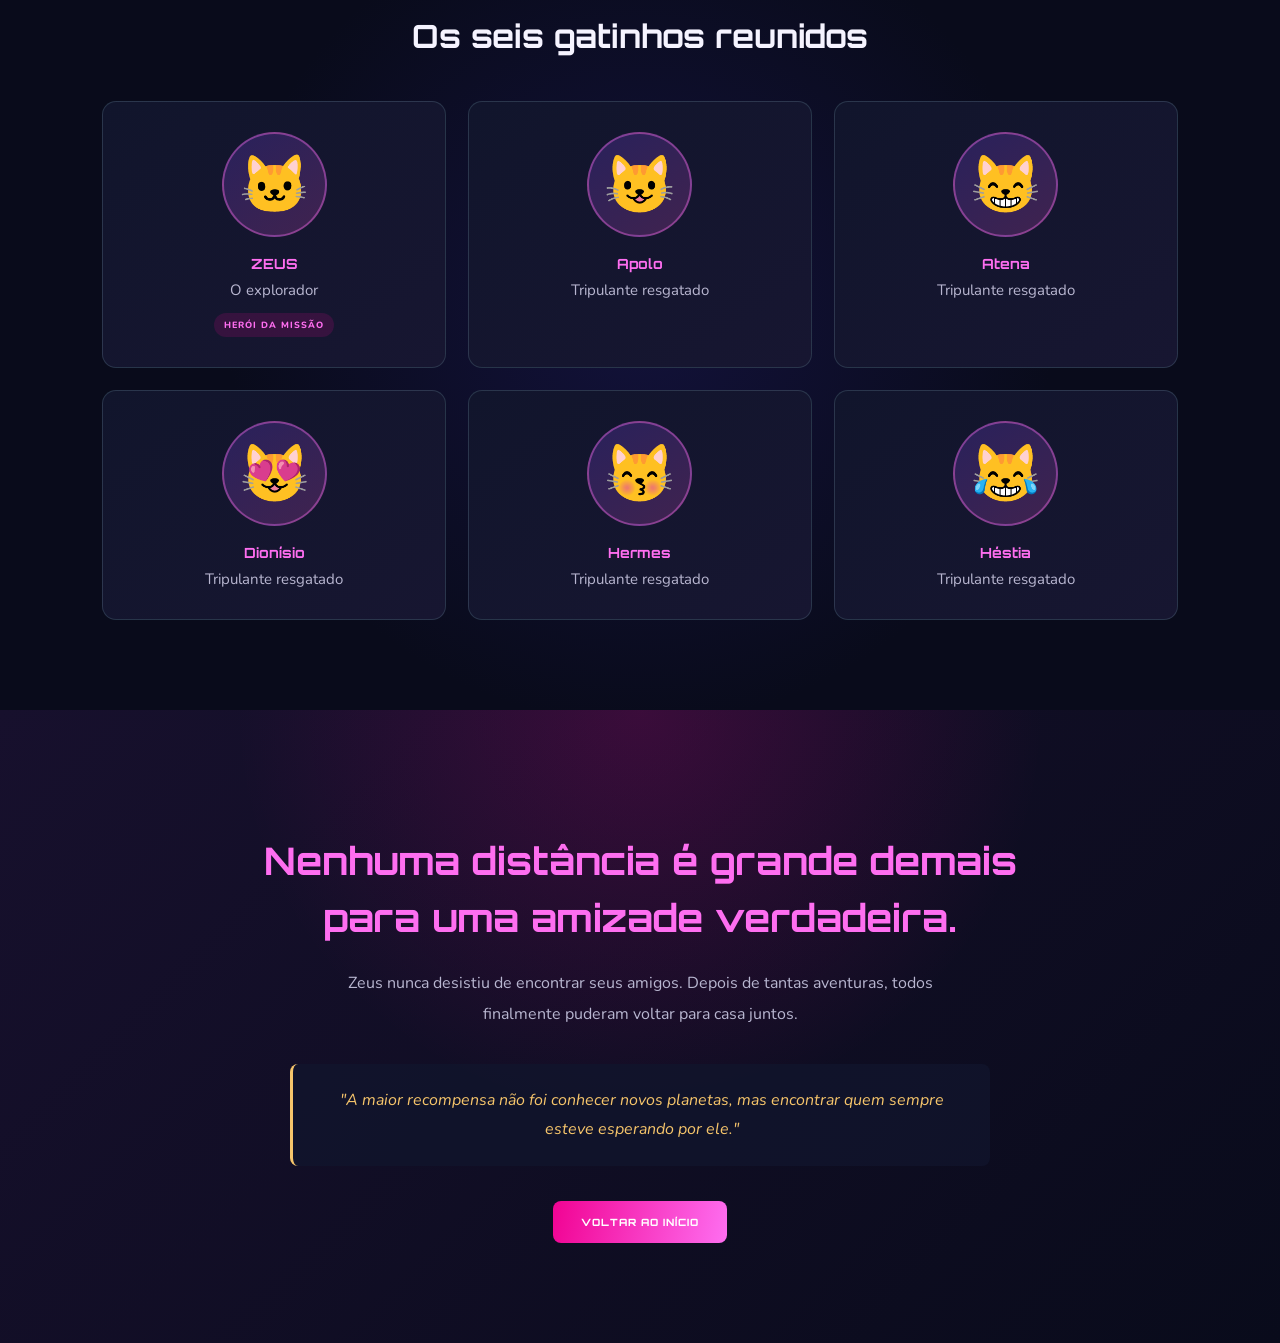
==== commit ed608aea: "Update final.html" ====
--- a/final.html
+++ b/final.html
@@ -185,15 +185,6 @@
         </div>
 
         <a href="index.html" class="botao">VOLTAR AO INÍCIO</a>
-        <div class="qr">
-
-        <div class="titulo-secao">
-            <h2>Venha jogar você também!</h2>
-            <p>Faça parte desse aventura com o Zeus e sua tripulação! Ajude o capitão a passar pelas aventuras do nosso sistema solar e aprender sobre o mesmo nesse jogo divertido e espacial. </p>
-            <center><img src="yMub4U.png" width="300" height="300"></center>
-        </div>
-
-        </div>
     </section>
 
 
